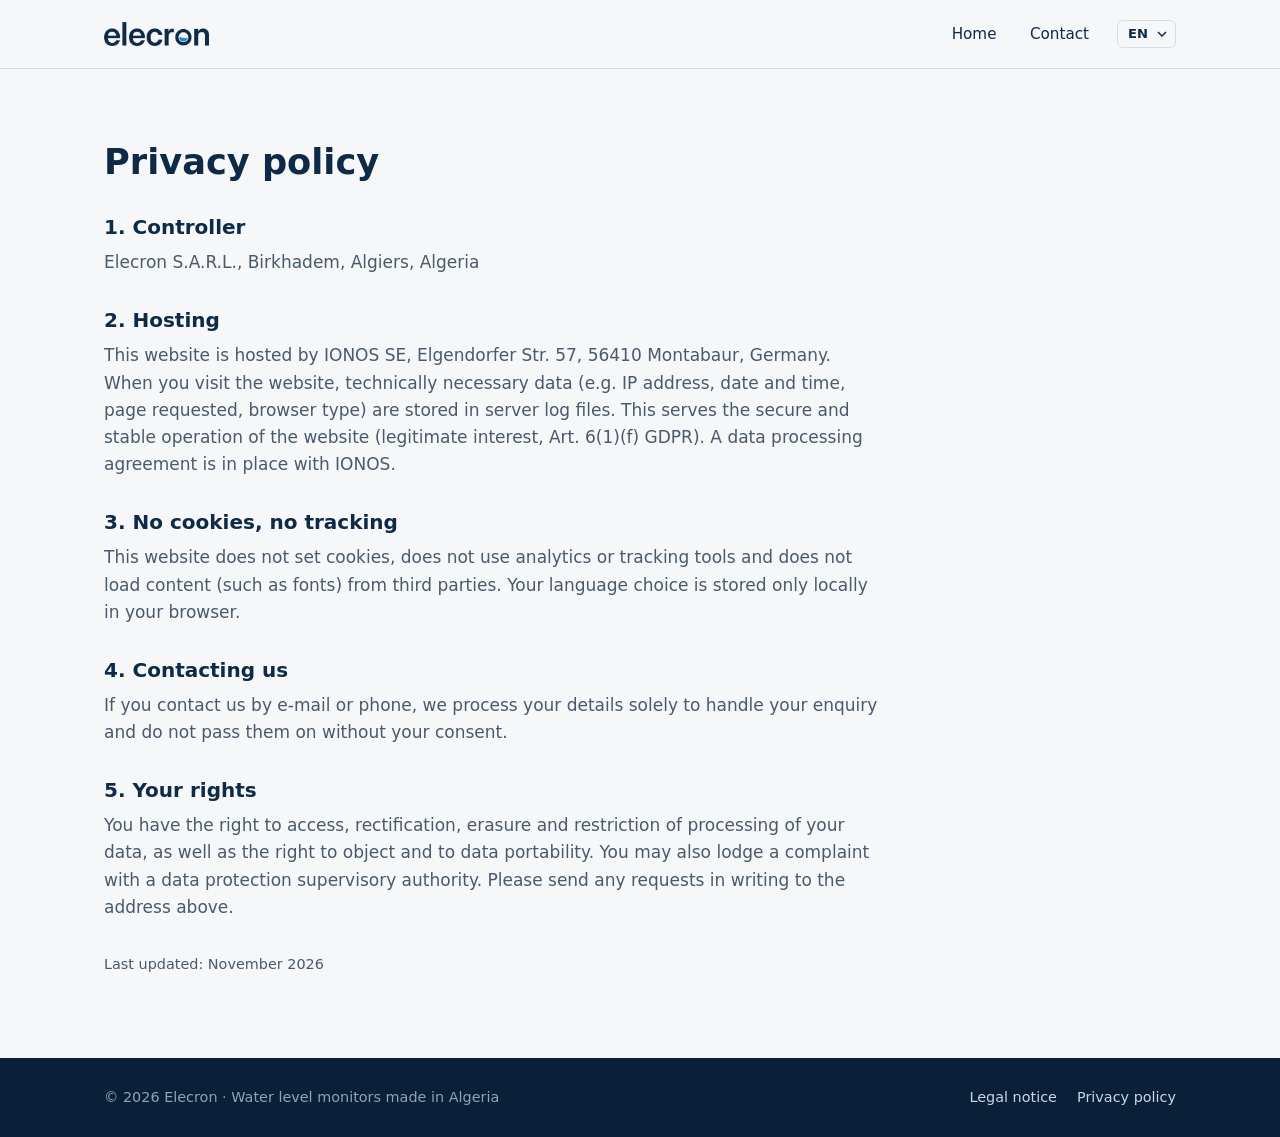
==== datenschutz.html @ b6c720e7 "Add files via upload" ====
<!DOCTYPE html>
<html lang="en" dir="ltr">
<head>
<meta charset="utf-8">
<meta name="viewport" content="width=device-width, initial-scale=1">
<title>Privacy policy – Elecron</title>
<meta name="robots" content="noindex">
<link rel="icon" href="assets/favicon.svg" type="image/svg+xml">
<link rel="stylesheet" href="assets/style.css">
<script src="assets/i18n.js"></script>
</head>
<body data-page="privacy">
<header>
  <div class="wrap">
    <a href="index.html"><img src="assets/logo-dunkel.png" alt="Elecron"></a>
    <div class="right">
      <nav>
        <a href="index.html" data-i18n="nav.home">Home</a>
        <a href="index.html#kontakt" data-i18n="nav.contact">Contact</a>
      </nav>
      <select id="lang" class="lang" aria-label="Language"><option value="en">EN</option><option value="fr">FR</option><option value="ar">AR</option><option value="de">DE</option></select>
    </div>
  </div>
</header>
<main class="wrap"><div class="legal"><h1 data-i18n="privacy.title">Privacy policy</h1>
<div data-i18n="privacy.body"><h2>1. Controller</h2><p>Elecron S.A.R.L., Birkhadem, Algiers, Algeria</p><h2>2. Hosting</h2><p>This website is hosted by IONOS SE, Elgendorfer Str. 57, 56410 Montabaur, Germany. When you visit the website, technically necessary data (e.g. IP address, date and time, page requested, browser type) are stored in server log files. This serves the secure and stable operation of the website (legitimate interest, Art. 6(1)(f) GDPR). A data processing agreement is in place with IONOS.</p><h2>3. No cookies, no tracking</h2><p>This website does not set cookies, does not use analytics or tracking tools and does not load content (such as fonts) from third parties. Your language choice is stored only locally in your browser.</p><h2>4. Contacting us</h2><p>If you contact us by e-mail or phone, we process your details solely to handle your enquiry and do not pass them on without your consent.</p><h2>5. Your rights</h2><p>You have the right to access, rectification, erasure and restriction of processing of your data, as well as the right to object and to data portability. You may also lodge a complaint with a data protection supervisory authority. Please send any requests in writing to the address above.</p><p style="margin-top:32px;font-size:.9rem">Last updated: November 2026</p></div>
</div></main>
<footer>
  <div class="wrap">
    <span>© <span class="yr">2026</span> Elecron · <span data-i18n="footer.tag">Water level monitors made in Algeria</span></span>
    <span><a href="impressum.html" data-i18n="footer.imprint">Legal notice</a><a href="datenschutz.html" data-i18n="footer.privacy">Privacy policy</a></span>
  </div>
</footer>
<script>document.querySelectorAll('.yr').forEach(function(e){e.textContent=new Date().getFullYear()})</script>
</body>
</html>
---- assets/style.css ----
:root{--navy:#0E2A47;--blue:#1E88D6;--text:#4A5A6B;--line:#D5DEE7;--bg:#F5F7F9;--white:#fff}
*{box-sizing:border-box;margin:0;padding:0}
html{scroll-behavior:smooth}
body{font-family:Inter,system-ui,-apple-system,"Segoe UI",Roboto,Helvetica,Arial,sans-serif;color:var(--text);background:var(--bg);line-height:1.6;font-size:17px}
a{color:var(--blue);text-decoration:none}a:hover{text-decoration:underline}
.wrap{max-width:1120px;margin:0 auto;padding:0 24px}
h1,h2,h3{color:var(--navy);line-height:1.2;font-weight:700}
h2{font-size:clamp(1.7rem,3.5vw,2.4rem);margin-bottom:18px}
h3{font-size:1.1rem}
.eyebrow{display:block;color:var(--blue);font-size:.8rem;font-weight:700;letter-spacing:.12em;text-transform:uppercase;margin-bottom:12px}

/* Header */
header{position:sticky;top:0;z-index:10;background:rgba(245,247,249,.92);backdrop-filter:blur(8px);border-bottom:1px solid var(--line)}
header .wrap{display:flex;align-items:center;justify-content:space-between;height:68px}
header img{height:24px;display:block}
nav a{color:var(--navy);font-weight:500;margin-inline-start:28px;font-size:.95rem}
.right{display:flex;align-items:center}
.lang{margin-inline-start:28px;appearance:none;-webkit-appearance:none;background:transparent url("data:image/svg+xml,%3Csvg xmlns='http://www.w3.org/2000/svg' width='10' height='6'%3E%3Cpath d='M1 1l4 4 4-4' fill='none' stroke='%230E2A47' stroke-width='1.5'/%3E%3C/svg%3E") no-repeat right 8px center;border:1px solid var(--line);border-radius:6px;padding:5px 26px 5px 10px;font-family:inherit;font-size:.82rem;font-weight:600;line-height:1.2;color:var(--navy);cursor:pointer}
.lang:hover,.lang:focus{border-color:var(--blue);outline:none}
[dir=rtl] .lang{background-position:left 8px center;padding:5px 10px 5px 26px}
[dir=rtl] body{font-family:"Noto Sans Arabic","Segoe UI",Tahoma,system-ui,sans-serif}
nav a:hover{color:var(--blue);text-decoration:none}

/* Hero */
.hero{background:var(--navy);color:#fff;padding:120px 0 110px;position:relative;overflow:hidden}
.hero img.logo{width:min(420px,80%);display:block;margin-bottom:44px}
.hero h1{color:#fff;font-size:clamp(2rem,5vw,3.4rem);max-width:760px}
.hero p{color:#9CC4E8;font-size:1.25rem;margin-top:18px;max-width:640px}
.hero .btn{margin-top:36px}
.wave{position:absolute;left:0;right:0;bottom:-1px;width:100%;height:70px;display:block}
.btn{display:inline-block;background:var(--blue);color:#fff;font-weight:600;padding:14px 28px;border-radius:8px}
.btn:hover{text-decoration:none;background:#1774BA}

section{padding:96px 0}
.lead{font-size:1.2rem;max-width:780px}

/* Cards */
.grid{display:grid;gap:20px;margin-top:40px}
.g3{grid-template-columns:repeat(3,1fr)}
.g4{grid-template-columns:repeat(4,1fr)}
.card{background:var(--white);border:1px solid var(--line);border-radius:10px;padding:26px}
.card h3{color:var(--blue);margin-bottom:8px}
.product{border-top:3px solid var(--blue)}
.product h3{color:var(--navy);font-size:1.3rem}
.product .tag{color:var(--blue);font-size:.82rem;font-weight:600;display:block;margin:4px 0 12px}
.note{margin-top:24px;font-size:.95rem}

.vision{background:var(--white);border-top:1px solid var(--line);border-bottom:1px solid var(--line)}
.vision blockquote{font-size:clamp(1.4rem,3vw,2rem);color:var(--navy);font-weight:600;line-height:1.35;max-width:880px;border-inline-start:4px solid var(--blue);padding-inline-start:28px}

/* Contact */
.contact{background:var(--navy);color:#C9D6E3}
.contact h2{color:#fff}
.contact .grid{grid-template-columns:repeat(3,1fr)}
.contact .card{background:rgba(255,255,255,.05);border-color:rgba(255,255,255,.12)}
.contact .card h3{color:#9CC4E8;font-size:.85rem;text-transform:uppercase;letter-spacing:.1em}
.contact .card p,.contact .card a{color:#fff;font-size:1.05rem}

footer{background:#0A2038;color:#8FA3B8;font-size:.9rem;padding:28px 0}
footer .wrap{display:flex;justify-content:space-between;flex-wrap:wrap;gap:12px}
footer a{color:#C9D6E3;margin-inline-start:20px}

/* Legal pages */
.legal{padding:72px 0;max-width:780px}
.legal h1{font-size:2.2rem;margin-bottom:28px}
.legal h2{font-size:1.25rem;margin:32px 0 10px}
.legal p,.legal li{margin-bottom:10px}
.legal ul{padding-inline-start:20px}
.ph{background:#FFF3C4;color:#6B5200;padding:0 4px;border-radius:3px}

@media (max-width:900px){.g3,.g4,.contact .grid{grid-template-columns:repeat(2,1fr)}}
@media (max-width:620px){
  body{font-size:16px}
  nav{display:none}.lang{margin:0}
  .g3,.g4,.contact .grid{grid-template-columns:1fr}
  section{padding:64px 0}.hero{padding:80px 0 90px}
  footer a{margin:0;margin-inline-end:16px}
}
[dir=rtl] .eyebrow,[dir=rtl] .contact .card h3{letter-spacing:0;font-size:.95rem}
[dir=rtl] .contact p[dir=ltr]{text-align:right!important}
section[id]{scroll-margin-top:68px}
.product{position:relative;overflow:hidden}
.product.soon>*:not(.ribbon){opacity:.6}
.ribbon{position:absolute;top:22px;right:-38px;width:150px;transform:rotate(45deg);background:var(--navy);color:#fff;text-align:center;font-size:.7rem;font-weight:700;letter-spacing:.06em;text-transform:uppercase;padding:5px 0;box-shadow:0 2px 6px rgba(14,42,71,.2)}
[dir=rtl] .ribbon{right:auto;left:-38px;transform:rotate(-45deg);letter-spacing:0;font-size:.78rem}
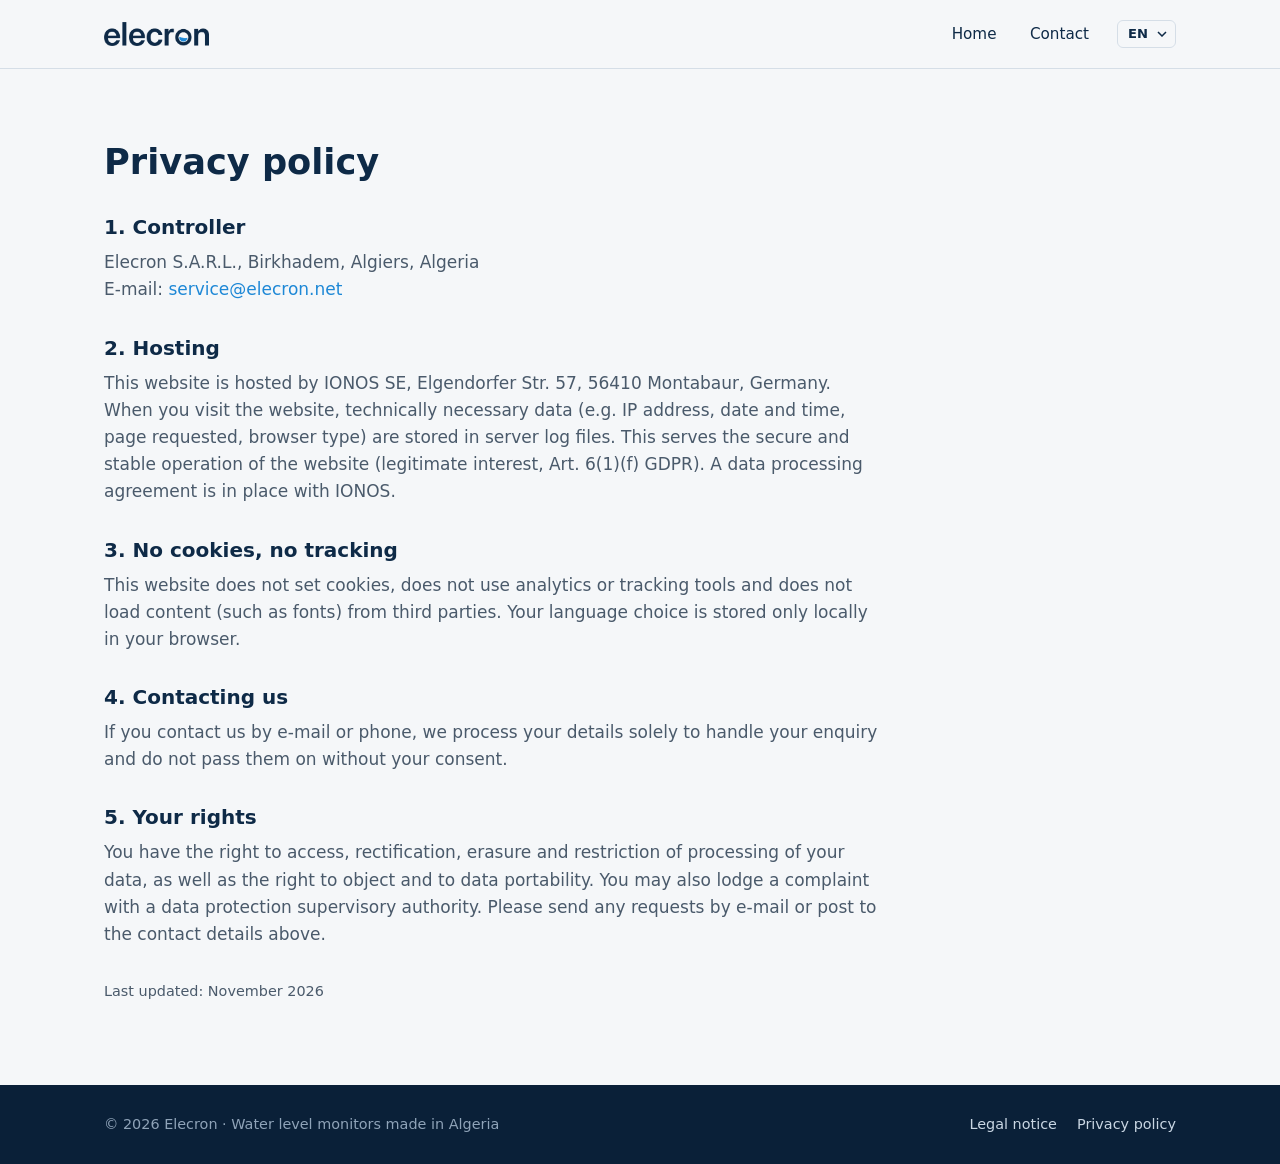
==== commit 6ae0bc49: "Add files via upload" ====
--- a/datenschutz.html
+++ b/datenschutz.html
@@ -23,7 +23,7 @@
   </div>
 </header>
 <main class="wrap"><div class="legal"><h1 data-i18n="privacy.title">Privacy policy</h1>
-<div data-i18n="privacy.body"><h2>1. Controller</h2><p>Elecron S.A.R.L., Birkhadem, Algiers, Algeria</p><h2>2. Hosting</h2><p>This website is hosted by IONOS SE, Elgendorfer Str. 57, 56410 Montabaur, Germany. When you visit the website, technically necessary data (e.g. IP address, date and time, page requested, browser type) are stored in server log files. This serves the secure and stable operation of the website (legitimate interest, Art. 6(1)(f) GDPR). A data processing agreement is in place with IONOS.</p><h2>3. No cookies, no tracking</h2><p>This website does not set cookies, does not use analytics or tracking tools and does not load content (such as fonts) from third parties. Your language choice is stored only locally in your browser.</p><h2>4. Contacting us</h2><p>If you contact us by e-mail or phone, we process your details solely to handle your enquiry and do not pass them on without your consent.</p><h2>5. Your rights</h2><p>You have the right to access, rectification, erasure and restriction of processing of your data, as well as the right to object and to data portability. You may also lodge a complaint with a data protection supervisory authority. Please send any requests in writing to the address above.</p><p style="margin-top:32px;font-size:.9rem">Last updated: November 2026</p></div>
+<div data-i18n="privacy.body"><h2>1. Controller</h2><p>Elecron S.A.R.L., Birkhadem, Algiers, Algeria<br>E-mail: <a href="mailto:service@elecron.net" dir="ltr">service@elecron.net</a></p><h2>2. Hosting</h2><p>This website is hosted on GitHub Pages, a service of GitHub, Inc., 88 Colin P. Kelly Jr. Street, San Francisco, CA 94107, USA. When you visit the website, technically necessary data (e.g. IP address, date and time, page requested, browser type) are processed by GitHub and may be stored in server log files, including on servers in the USA. This serves the secure and stable operation of the website (legitimate interest, Art. 6(1)(f) GDPR). Further information is available in GitHub’s privacy statement: <a href="https://docs.github.com/site-policy/privacy-policies/github-general-privacy-statement" target="_blank" rel="noopener" dir="ltr">docs.github.com</a>.</p><h2>3. No cookies, no tracking</h2><p>This website does not set cookies, does not use analytics or tracking tools and does not load content (such as fonts) from third parties. Your language choice is stored only locally in your browser.</p><h2>4. Contacting us</h2><p>If you contact us by e-mail or phone, we process your details solely to handle your enquiry and do not pass them on without your consent.</p><h2>5. Your rights</h2><p>You have the right to access, rectification, erasure and restriction of processing of your data, as well as the right to object and to data portability. You may also lodge a complaint with a data protection supervisory authority. Please send any requests by e-mail or post to the contact details above.</p><p style="margin-top:32px;font-size:.9rem">Last updated: November 2026</p></div>
 </div></main>
 <footer>
   <div class="wrap">
